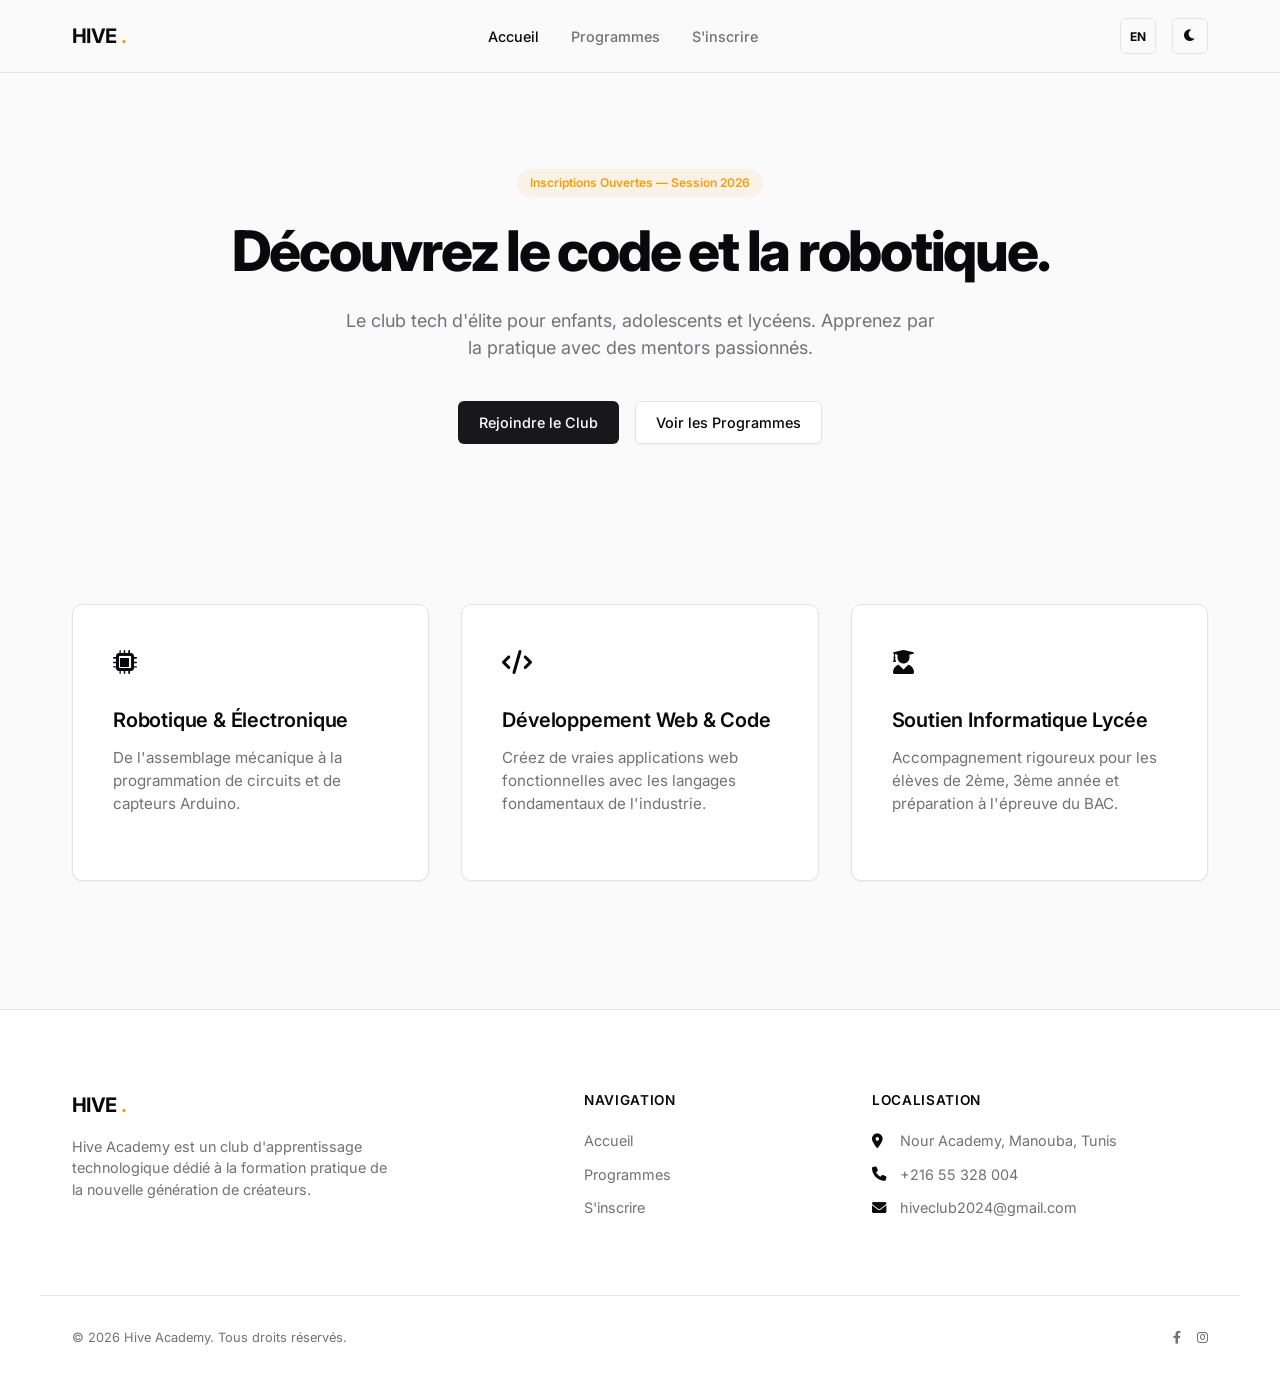
==== index.html @ 786b8d94 "Add files via upload" ====
<!DOCTYPE html>
<html lang="fr">
<head>
    <meta charset="UTF-8">
    <meta name="viewport" content="width=device-width, initial-scale=1.0">
    <title>Hive Academy | Club de Code & Robotique</title>
    <link rel="stylesheet" href="style.css">
    <link rel="stylesheet" href="https://cdnjs.cloudflare.com/ajax/libs/font-awesome/6.0.0/css/all.min.css">
</head>
<body>

    <nav class="navbar">
        <div class="container nav-container">
            <a href="index.html" class="logo">HIVE<span>.</span></a>
            <ul class="nav-links">
                <li><a href="index.html" data-local="nav_home">Accueil</a></li>
                <li><a href="courses.html" data-local="nav_courses">Programmes</a></li>
                <li><a href="booking.html" data-local="nav_join">S'inscrire</a></li>
            </ul>
            <div class="nav-actions">
                <button id="langToggle" class="btn-icon" style="font-size: 0.75rem; font-weight:700;">EN</button>
                <button id="themeToggle" class="btn-icon"><i class="fas fa-moon"></i></button>
            </div>
        </div>
    </nav>

    <header class="hero">
        <div class="container">
            <span class="badge badge-accent" data-local="hero_badge">Inscriptions Ouvertes — Session 2026</span>
            <h1 data-local="hero_title">Découvrez le code et la robotique.</h1>
            <p data-local="hero_subtitle">Le club tech d'élite pour enfants, adolescents et lycéens. Apprenez par la pratique avec des mentors passionnés.</p>
            <div class="hero-cta">
                <a href="booking.html" class="btn btn-primary" data-local="btn_start">Rejoindre le Club</a>
                <a href="courses.html" class="btn btn-secondary" data-local="btn_explore">Voir les Programmes</a>
            </div>
        </div>
    </header>

    <main class="container">
        <div class="grid grid-3">
            <div class="card">
                <div class="card-icon"><i class="fas fa-microchip"></i></div>
                <h3 data-local="track_robo">Robotique & Électronique</h3>
                <p data-local="track_robo_desc">De l'assemblage mécanique à la programmation de circuits et de capteurs Arduino.</p>
            </div>
            <div class="card">
                <div class="card-icon"><i class="fas fa-code"></i></div>
                <h3 data-local="track_web">Développement Web & Code</h3>
                <p data-local="track_web_desc">Créez de vraies applications web fonctionnelles avec les langages fondamentaux de l'industrie.</p>
            </div>
            <div class="card">
                <div class="card-icon"><i class="fas fa-user-graduate"></i></div>
                <h3 data-local="track_school">Soutien Informatique Lycée</h3>
                <p data-local="track_school_desc">Accompagnement rigoureux pour les élèves de 2ème, 3ème année et préparation à l'épreuve du BAC.</p>
            </div>
        </div>
    </main>

    <footer class="footer">
        <div class="container footer-main">
            <div class="footer-col">
                <a href="index.html" class="logo">HIVE<span>.</span></a>
                <p data-local="footer_desc">Hive Academy est un club d'apprentissage technologique dédié à la formation pratique de la nouvelle génération de créateurs.</p>
            </div>
            <div class="footer-col">
                <h4 data-local="footer_nav">Navigation</h4>
                <ul class="footer-links">
                    <li><a href="index.html" data-local="nav_home">Accueil</a></li>
                    <li><a href="courses.html" data-local="nav_courses">Programmes</a></li>
                    <li><a href="booking.html" data-local="nav_join">S'inscrire</a></li>
                </ul>
            </div>
            <div class="footer-col">
                <h4 data-local="footer_location">Localisation</h4>
                <ul class="footer-contacts">
                    <li><i class="fas fa-map-marker-alt"></i> Nour Academy, Manouba, Tunis</li>
                    <li><i class="fas fa-phone"></i> +216 55 328 004</li>
                    <li><i class="fas fa-envelope"></i> hiveclub2024@gmail.com</li>
                </ul>
            </div>
        </div>
        <div class="container footer-bottom">
            <div>&copy; 2026 Hive Academy. Tous droits réservés.</div>
            <div class="footer-socials">
                <a href="https://facebook.com" target="_blank"><i class="fab fa-facebook-f"></i></a>
                <a href="https://instagram.com" target="_blank"><i class="fab fa-instagram"></i></a>
            </div>
        </div>
    </footer>

    <script src="script.js"></script>
</body>
</html>
---- style.css ----
/* ==========================================================================
   1. VARIABLES DE DESIGN SYSTEM (SENSING LIGHT & DEEP DARK)
   ========================================================================== */
@import url('https://fonts.googleapis.com/css2?family=Inter:wght@300;400;500;600;700&family=JetBrains+Mono:wght@400;500&display=swap');

:root {
    --bg-main: #FAFAFA;
    --bg-surface: #FFFFFF;
    --bg-element: #F4F4F5;
    --border-color: #E4E4E7;
    --border-hover: #D4D4D8;
    
    --text-main: #09090B;
    --text-muted: #71717A;
    --text-inverse: #FFFFFF;
    
    --primary: #18181B;
    --primary-hover: #27272A;
    --accent: #F59E0B;
    --accent-soft: rgba(245, 158, 11, 0.08);
    
    --shadow-sm: 0 1px 2px 0 rgba(0, 0, 0, 0.05);
    --shadow-md: 0 4px 6px -1px rgba(0, 0, 0, 0.05), 0 2px 4px -1px rgba(0, 0, 0, 0.03);
    --shadow-lg: 0 10px 15px -3px rgba(0, 0, 0, 0.04), 0 4px 6px -2px rgba(0, 0, 0, 0.02);
    
    --radius-sm: 6px;
    --radius-md: 10px;
    --radius-lg: 14px;
    --font-sans: 'Inter', -apple-system, BlinkMacSystemFont, sans-serif;
    --font-mono: 'JetBrains Mono', monospace;
    --transition: all 0.2s cubic-bezier(0.4, 0, 0.2, 1);
}

[data-theme="dark"] {
    --bg-main: #09090B;
    --bg-surface: #121214;
    --bg-element: #1C1C1E;
    --border-color: #27272A;
    --border-hover: #3F3F46;
    
    --text-main: #F4F4F5;
    --text-muted: #A1A1AA;
    --text-inverse: #09090B;
    
    --primary: #F4F4F5;
    --primary-hover: #E4E4E7;
    --shadow-sm: 0 1px 2px 0 rgba(0, 0, 0, 0.5);
    --shadow-md: 0 4px 6px -1px rgba(0, 0, 0, 0.3);
    --shadow-lg: 0 10px 15px -3px rgba(0, 0, 0, 0.4);
}

/* ==========================================================================
   2. REINITIALISATION ET STRUCTURES DE BASE
   ========================================================================== */
* {
    margin: 0;
    padding: 0;
    box-sizing: border-box;
    font-family: var(--font-sans);
    -webkit-font-smoothing: antialiased;
}

body {
    background-color: var(--bg-main);
    color: var(--text-main);
    line-height: 1.5;
    font-size: 1rem;
    transition: background-color 0.3s ease, color 0.3s ease;
}

.container {
    max-width: 1200px;
    margin: 0 auto;
    padding: 0 2rem;
}

a {
    color: inherit;
    text-decoration: none;
    transition: var(--transition);
}

/* ==========================================================================
   3. NAVIGATION ET IDENTITÉ VISUELLE
   ========================================================================== */
.navbar {
    position: sticky;
    top: 0;
    z-index: 100;
    background-color: rgba(250, 250, 250, 0.8);
    backdrop-filter: blur(12px);
    -webkit-backdrop-filter: blur(12px);
    border-bottom: 1px solid var(--border-color);
    transition: var(--transition);
}

[data-theme="dark"] .navbar {
    background-color: rgba(9, 9, 11, 0.8);
}

.nav-container {
    display: flex;
    justify-content: space-between;
    align-items: center;
    height: 4.5rem;
}

.logo {
    font-weight: 700;
    font-size: 1.25rem;
    letter-spacing: -0.03em;
    display: flex;
    align-items: center;
    gap: 0.25rem;
}

.logo span {
    color: var(--accent);
}

.nav-links {
    display: flex;
    align-items: center;
    gap: 2rem;
    list-style: none;
}

.nav-links a {
    font-size: 0.9rem;
    font-weight: 500;
    color: var(--text-muted);
}

.nav-links a:hover, .nav-links a.active {
    color: var(--text-main);
}

.nav-actions {
    display: flex;
    align-items: center;
    gap: 1rem;
}

.btn-icon {
    background: transparent;
    border: 1px solid var(--border-color);
    width: 2.25rem;
    height: 2.25rem;
    border-radius: var(--radius-sm);
    color: var(--text-main);
    cursor: pointer;
    display: flex;
    align-items: center;
    justify-content: center;
    transition: var(--transition);
}

.btn-icon:hover {
    background-color: var(--bg-element);
    border-color: var(--border-hover);
}

/* ==========================================================================
   4. COMPOSANTS D'INTERFACE BOUTONS ET BADGES
   ========================================================================== */
.btn {
    display: inline-flex;
    align-items: center;
    justify-content: center;
    gap: 0.5rem;
    padding: 0.625rem 1.25rem;
    font-size: 0.9rem;
    font-weight: 500;
    border-radius: var(--radius-sm);
    cursor: pointer;
    transition: var(--transition);
    border: 1px solid transparent;
}

.btn-primary {
    background-color: var(--primary);
    color: var(--text-inverse);
}

.btn-primary:hover {
    background-color: var(--primary-hover);
    transform: translateY(-1px);
}

.btn-secondary {
    background-color: var(--bg-surface);
    border-color: var(--border-color);
    color: var(--text-main);
    box-shadow: var(--shadow-sm);
}

.btn-secondary:hover {
    background-color: var(--bg-element);
    border-color: var(--border-hover);
}

.badge {
    display: inline-flex;
    padding: 0.25rem 0.75rem;
    font-size: 0.75rem;
    font-weight: 600;
    border-radius: 9999px;
    background-color: var(--bg-element);
    color: var(--text-muted);
    border: 1px solid var(--border-color);
}

.badge-accent {
    background-color: var(--accent-soft);
    color: var(--accent);
    border-color: transparent;
}

/* ==========================================================================
   5. SECTIONS STRUCTURELLES (HERO ET GRILLES)
   ========================================================================== */
.hero {
    padding: 6rem 0;
    text-align: center;
}

.hero h1 {
    font-size: 3.5rem;
    font-weight: 800;
    letter-spacing: -0.04em;
    line-height: 1.1;
    margin: 1.5rem 0;
    color: var(--text-main);
}

.hero p {
    font-size: 1.125rem;
    color: var(--text-muted);
    max-width: 600px;
    margin: 0 auto 2.5rem;
}

.hero-cta {
    display: flex;
    justify-content: center;
    gap: 1rem;
}

.grid {
    display: grid;
    gap: 2rem;
    margin: 4rem 0;
}

.grid-3 { grid-template-columns: repeat(auto-fit, minmax(300px, 1fr)); }
.grid-2 { grid-template-columns: repeat(auto-fit, minmax(450px, 1fr)); }

/* ==========================================================================
   6. LES CARTES DE COMPOSANTS ET MODULES
   ========================================================================== */
.card {
    background-color: var(--bg-surface);
    border: 1px solid var(--border-color);
    border-radius: var(--radius-md);
    padding: 2.5rem;
    box-shadow: var(--shadow-sm);
    transition: var(--transition);
    display: flex;
    flex-direction: column;
    position: relative;
}

.card:hover {
    border-color: var(--border-hover);
    box-shadow: var(--shadow-md);
    transform: translateY(-2px);
}

.card-icon {
    font-size: 1.5rem;
    color: var(--text-main);
    margin-bottom: 1.5rem;
}

.card h3 {
    font-size: 1.25rem;
    font-weight: 600;
    margin-bottom: 0.75rem;
    letter-spacing: -0.01em;
}

.card p {
    color: var(--text-muted);
    font-size: 0.95rem;
    margin-bottom: 1.5rem;
}

.card-list {
    list-style: none;
    margin-bottom: 2rem;
}

.card-list li {
    font-size: 0.9rem;
    color: var(--text-main);
    margin-bottom: 0.75rem;
    display: flex;
    align-items: center;
    gap: 0.5rem;
}

.card-list li::before {
    content: "•";
    color: var(--accent);
    font-weight: bold;
}

.card-footer {
    margin-top: auto;
    padding-top: 1.5rem;
    border-top: 1px solid var(--border-color);
    display: flex;
    justify-content: space-between;
    align-items: center;
}

.price {
    font-size: 1.5rem;
    font-weight: 700;
    letter-spacing: -0.02em;
}

.price span {
    font-size: 0.85rem;
    font-weight: 400;
    color: var(--text-muted);
}

/* ==========================================================================
   7. FORMULAIRE DE RÉSERVATION ET REACTION INTERACTIVE
   ========================================================================== */
.section-title {
    font-size: 2rem;
    font-weight: 700;
    letter-spacing: -0.03em;
    text-align: center;
    margin-bottom: 3rem;
}

.form-box {
    max-width: 650px;
    margin: 0 auto;
    background-color: var(--bg-surface);
    border: 1px solid var(--border-color);
    border-radius: var(--radius-lg);
    padding: 3rem;
    box-shadow: var(--shadow-lg);
}

.form-group {
    margin-bottom: 1.5rem;
}

.form-group label {
    display: block;
    font-size: 0.85rem;
    font-weight: 600;
    margin-bottom: 0.5rem;
}

.form-control {
    width: 100%;
    padding: 0.75rem 1rem;
    font-size: 0.95rem;
    background-color: var(--bg-main);
    border: 1px solid var(--border-color);
    border-radius: var(--radius-sm);
    color: var(--text-main);
    outline: none;
    transition: var(--transition);
}

.form-control:focus {
    border-color: var(--text-main);
    box-shadow: 0 0 0 2px var(--border-color);
}

.row {
    display: grid;
    grid-template-columns: 1fr 1fr;
    gap: 1.5rem;
}

.plans-selector {
    display: grid;
    grid-template-columns: 1fr 1fr;
    gap: 1rem;
    margin-bottom: 2rem;
}

.plan-card {
    border: 1px solid var(--border-color);
    border-radius: var(--radius-sm);
    padding: 1.25rem;
    cursor: pointer;
    position: relative;
    transition: var(--transition);
}

.plan-card input {
    position: absolute;
    top: 1.25rem;
    right: 1.25rem;
}

.plan-card h4 {
    font-size: 0.95rem;
    font-weight: 600;
    margin-bottom: 0.25rem;
}

.plan-card p {
    font-size: 0.8rem;
    color: var(--text-muted);
}

.plan-card:has(input:checked) {
    border-color: var(--text-main);
    background-color: var(--bg-element);
}

.summary-bar {
    display: flex;
    justify-content: space-between;
    align-items: center;
    padding-top: 2rem;
    border-top: 1px solid var(--border-color);
    margin-top: 2rem;
}

.summary-total {
    font-size: 1rem;
    font-weight: 600;
}

.summary-total div {
    font-size: 2rem;
    font-weight: 800;
    letter-spacing: -0.03em;
}

/* ==========================================================================
   8. SITE FOOTER (CORRECTION ET CONTRASTE TOTAL TOUT MODE)
   ========================================================================== */
.footer {
    background-color: var(--bg-surface);
    border-top: 1px solid var(--border-color);
    padding: 5rem 0 2.5rem;
    margin-top: 8rem;
    font-size: 0.9rem;
}

.footer-main {
    display: grid;
    grid-template-columns: 2fr 1fr 1.5fr;
    gap: 4rem;
    margin-bottom: 4rem;
}

.footer-col p {
    color: var(--text-muted);
    margin-top: 1rem;
    max-width: 320px;
}

.footer-col h4 {
    font-weight: 600;
    font-size: 0.85rem;
    text-transform: uppercase;
    letter-spacing: 0.05em;
    margin-bottom: 1.25rem;
    color: var(--text-main);
}

.footer-links {
    list-style: none;
}

.footer-links li {
    margin-bottom: 0.75rem;
}

.footer-links a {
    color: var(--text-muted);
}

.footer-links a:hover {
    color: var(--text-main);
}

.footer-contacts {
    list-style: none;
    color: var(--text-muted);
}

.footer-contacts li {
    margin-bottom: 0.75rem;
    display: flex;
    align-items: center;
    gap: 0.75rem;
}

.footer-contacts i {
    width: 1rem;
    color: var(--text-main);
}

.footer-bottom {
    border-top: 1px solid var(--border-color);
    padding-top: 2rem;
    display: flex;
    justify-content: space-between;
    align-items: center;
    color: var(--text-muted);
    font-size: 0.8rem;
}

.footer-socials {
    display: flex;
    gap: 1rem;
}

/* ==========================================================================
   9. RESPONSIVE DESIGN (MEDIA QUERIES FLUIDES)
   ========================================================================== */
@media (max-width: 968px) {
    .footer-main { grid-template-columns: 1fr 1fr; gap: 3rem; }
    .footer-col:first-child { grid-column: span 2; }
}

@media (max-width: 768px) {
    .hero h1 { font-size: 2.5rem; }
    .nav-links { display: none; }
    .row, .plans-selector { grid-template-columns: 1fr; gap: 1.5rem; }
    .form-box { padding: 2rem 1.5rem; }
    .footer-main { grid-template-columns: 1fr; }
    .footer-col:first-child { grid-column: span 1; }
    .footer-bottom { flex-direction: column; gap: 1.5rem; text-align: center; }
}
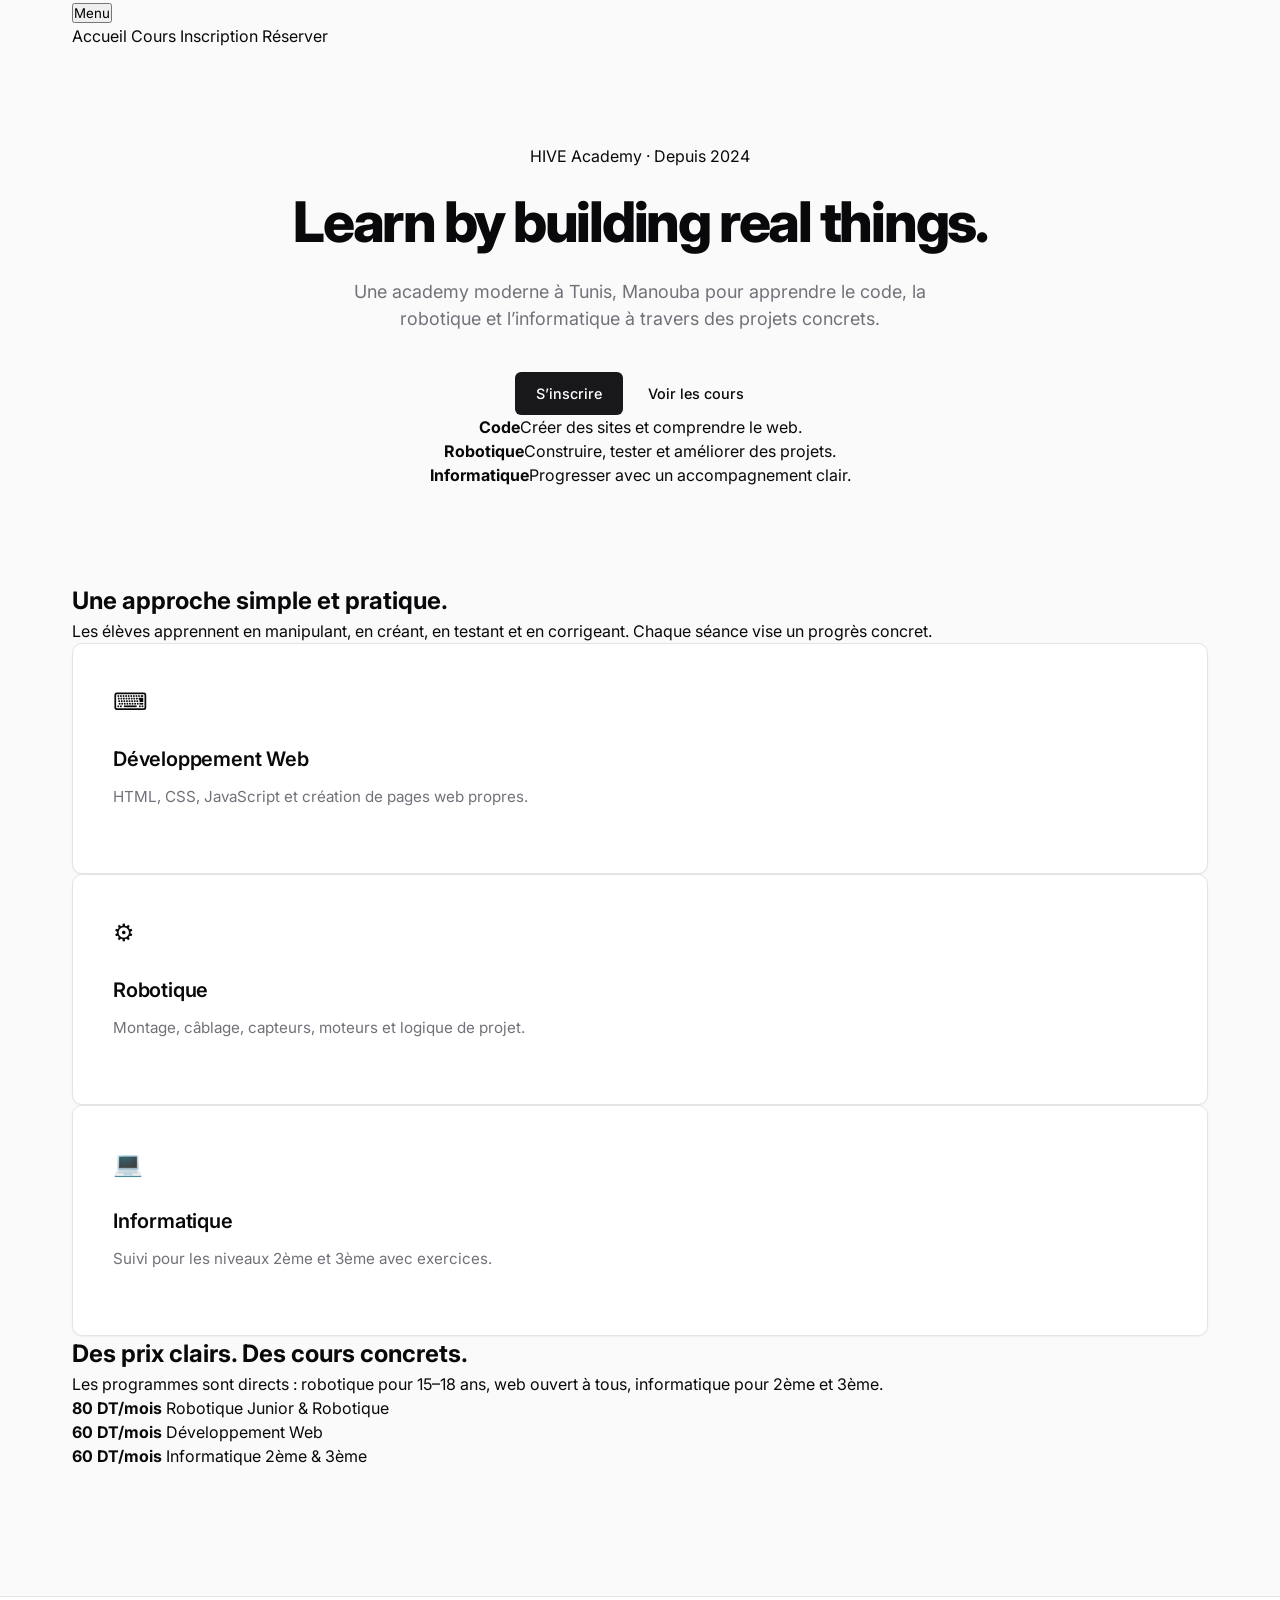
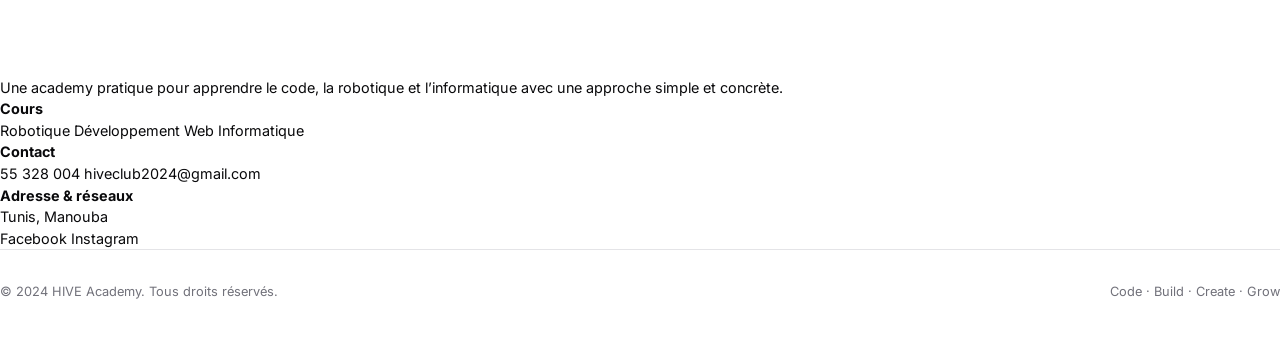
==== commit 292c11cf: "Update index.html" ====
--- a/index.html
+++ b/index.html
@@ -1,93 +1,111 @@
-<!DOCTYPE html>
+<!doctype html>
 <html lang="fr">
 <head>
-    <meta charset="UTF-8">
-    <meta name="viewport" content="width=device-width, initial-scale=1.0">
-    <title>Hive Academy | Club de Code & Robotique</title>
-    <link rel="stylesheet" href="style.css">
-    <link rel="stylesheet" href="https://cdnjs.cloudflare.com/ajax/libs/font-awesome/6.0.0/css/all.min.css">
+  <meta charset="utf-8">
+<meta name="viewport" content="width=device-width, initial-scale=1">
+<link rel="preconnect" href="https://fonts.googleapis.com">
+<link rel="preconnect" href="https://fonts.gstatic.com" crossorigin>
+<link href="https://fonts.googleapis.com/css2?family=Inter:wght@500;600;700;800;900&display=swap" rel="stylesheet">
+<link rel="stylesheet" href="style.css">
+  <title>HIVE Academy | Code, Robotique & Informatique</title>
+  <meta name="description" content="HIVE Academy à Tunis, Manouba : code, robotique et informatique avec une approche pratique.">
 </head>
-<body>
+<body data-page="home">
+<header class="topbar">
+  <nav class="nav container">
+    <a class="logo" href="index.html" aria-label="HIVE Academy"></a>
+    <button class="menu-btn" data-menu type="button">Menu</button>
+    <div class="navlinks" data-links>
+      <a href="index.html" data-nav="home">Accueil</a>
+      <a href="courses.html" data-nav="courses">Cours</a>
+      <a href="booking.html" data-nav="booking">Inscription</a>
+      <a class="nav-button" href="booking.html">Réserver</a>
+    </div>
+  </nav>
+</header>
 
-    <nav class="navbar">
-        <div class="container nav-container">
-            <a href="index.html" class="logo">HIVE<span>.</span></a>
-            <ul class="nav-links">
-                <li><a href="index.html" data-local="nav_home">Accueil</a></li>
-                <li><a href="courses.html" data-local="nav_courses">Programmes</a></li>
-                <li><a href="booking.html" data-local="nav_join">S'inscrire</a></li>
-            </ul>
-            <div class="nav-actions">
-                <button id="langToggle" class="btn-icon" style="font-size: 0.75rem; font-weight:700;">EN</button>
-                <button id="themeToggle" class="btn-icon"><i class="fas fa-moon"></i></button>
-            </div>
+<main>
+  <section class="hero">
+    <div class="container hero-grid">
+      <div>
+        <span class="kicker">HIVE Academy · Depuis 2024</span>
+        <h1>Learn by building real things.</h1>
+        <p class="lead">Une academy moderne à Tunis, Manouba pour apprendre le code, la robotique et l’informatique à travers des projets concrets.</p>
+        <div class="actions">
+          <a class="btn btn-primary" href="booking.html">S’inscrire</a>
+          <a class="btn btn-soft" href="courses.html">Voir les cours</a>
         </div>
-    </nav>
+      </div>
+      <div class="hero-card">
+        <div class="hero-card-inner">
+          <div class="hero-feature"><strong>Code</strong><span>Créer des sites et comprendre le web.</span></div>
+          <div class="hero-feature"><strong>Robotique</strong><span>Construire, tester et améliorer des projets.</span></div>
+          <div class="hero-feature"><strong>Informatique</strong><span>Progresser avec un accompagnement clair.</span></div>
+        </div>
+      </div>
+    </div>
+  </section>
 
-    <header class="hero">
-        <div class="container">
-            <span class="badge badge-accent" data-local="hero_badge">Inscriptions Ouvertes — Session 2026</span>
-            <h1 data-local="hero_title">Découvrez le code et la robotique.</h1>
-            <p data-local="hero_subtitle">Le club tech d'élite pour enfants, adolescents et lycéens. Apprenez par la pratique avec des mentors passionnés.</p>
-            <div class="hero-cta">
-                <a href="booking.html" class="btn btn-primary" data-local="btn_start">Rejoindre le Club</a>
-                <a href="courses.html" class="btn btn-secondary" data-local="btn_explore">Voir les Programmes</a>
-            </div>
-        </div>
-    </header>
+  <section class="section">
+    <div class="container">
+      <div class="section-head center">
+        <h2>Une approche simple et pratique.</h2>
+        <p>Les élèves apprennent en manipulant, en créant, en testant et en corrigeant. Chaque séance vise un progrès concret.</p>
+      </div>
+      <div class="cards">
+        <article class="card"><div class="card-icon">⌨</div><h3>Développement Web</h3><p>HTML, CSS, JavaScript et création de pages web propres.</p></article>
+        <article class="card"><div class="card-icon">⚙</div><h3>Robotique</h3><p>Montage, câblage, capteurs, moteurs et logique de projet.</p></article>
+        <article class="card"><div class="card-icon">💻</div><h3>Informatique</h3><p>Suivi pour les niveaux 2ème et 3ème avec exercices.</p></article>
+      </div>
+    </div>
+  </section>
 
-    <main class="container">
-        <div class="grid grid-3">
-            <div class="card">
-                <div class="card-icon"><i class="fas fa-microchip"></i></div>
-                <h3 data-local="track_robo">Robotique & Électronique</h3>
-                <p data-local="track_robo_desc">De l'assemblage mécanique à la programmation de circuits et de capteurs Arduino.</p>
-            </div>
-            <div class="card">
-                <div class="card-icon"><i class="fas fa-code"></i></div>
-                <h3 data-local="track_web">Développement Web & Code</h3>
-                <p data-local="track_web_desc">Créez de vraies applications web fonctionnelles avec les langages fondamentaux de l'industrie.</p>
-            </div>
-            <div class="card">
-                <div class="card-icon"><i class="fas fa-user-graduate"></i></div>
-                <h3 data-local="track_school">Soutien Informatique Lycée</h3>
-                <p data-local="track_school_desc">Accompagnement rigoureux pour les élèves de 2ème, 3ème année et préparation à l'épreuve du BAC.</p>
-            </div>
-        </div>
-    </main>
+  <section class="section">
+    <div class="container panel">
+      <div>
+        <h2>Des prix clairs. Des cours concrets.</h2>
+        <p>Les programmes sont directs : robotique pour 15–18 ans, web ouvert à tous, informatique pour 2ème et 3ème.</p>
+      </div>
+      <div class="steps">
+        <div class="step"><b>80 DT/mois</b> Robotique Junior & Robotique</div>
+        <div class="step"><b>60 DT/mois</b> Développement Web</div>
+        <div class="step"><b>60 DT/mois</b> Informatique 2ème & 3ème</div>
+      </div>
+    </div>
+  </section>
+</main>
 
-    <footer class="footer">
-        <div class="container footer-main">
-            <div class="footer-col">
-                <a href="index.html" class="logo">HIVE<span>.</span></a>
-                <p data-local="footer_desc">Hive Academy est un club d'apprentissage technologique dédié à la formation pratique de la nouvelle génération de créateurs.</p>
-            </div>
-            <div class="footer-col">
-                <h4 data-local="footer_nav">Navigation</h4>
-                <ul class="footer-links">
-                    <li><a href="index.html" data-local="nav_home">Accueil</a></li>
-                    <li><a href="courses.html" data-local="nav_courses">Programmes</a></li>
-                    <li><a href="booking.html" data-local="nav_join">S'inscrire</a></li>
-                </ul>
-            </div>
-            <div class="footer-col">
-                <h4 data-local="footer_location">Localisation</h4>
-                <ul class="footer-contacts">
-                    <li><i class="fas fa-map-marker-alt"></i> Nour Academy, Manouba, Tunis</li>
-                    <li><i class="fas fa-phone"></i> +216 55 328 004</li>
-                    <li><i class="fas fa-envelope"></i> hiveclub2024@gmail.com</li>
-                </ul>
-            </div>
-        </div>
-        <div class="container footer-bottom">
-            <div>&copy; 2026 Hive Academy. Tous droits réservés.</div>
-            <div class="footer-socials">
-                <a href="https://facebook.com" target="_blank"><i class="fab fa-facebook-f"></i></a>
-                <a href="https://instagram.com" target="_blank"><i class="fab fa-instagram"></i></a>
-            </div>
-        </div>
-    </footer>
-
-    <script src="script.js"></script>
+<footer class="footer">
+  <div class="footer-inner">
+    <div class="footer-grid">
+      <div>
+        <div class="footer-brand-card"><div class="logo"></div></div>
+        <p>Une academy pratique pour apprendre le code, la robotique et l’informatique avec une approche simple et concrète.</p>
+      </div>
+      <div>
+        <h4>Cours</h4>
+        <a href="courses.html">Robotique</a>
+        <a href="courses.html">Développement Web</a>
+        <a href="courses.html">Informatique</a>
+      </div>
+      <div>
+        <h4>Contact</h4>
+        <a href="tel:+21655328004">55 328 004</a>
+        <a href="mailto:hiveclub2024@gmail.com">hiveclub2024@gmail.com</a>
+      </div>
+      <div>
+        <h4>Adresse & réseaux</h4>
+        <p>Tunis, Manouba</p>
+        <a href="https://www.facebook.com/profile.php?id=61591514100139" target="_blank" rel="noopener">Facebook</a>
+        <a href="https://www.instagram.com/_hiveacademy/" target="_blank" rel="noopener">Instagram</a>
+      </div>
+    </div>
+    <div class="footer-bottom">
+      <span>© 2024 HIVE Academy. Tous droits réservés.</span>
+      <span>Code · Build · Create · Grow</span>
+    </div>
+  </div>
+</footer>
+<script src="script.js"></script>
 </body>
-</html>+</html>
